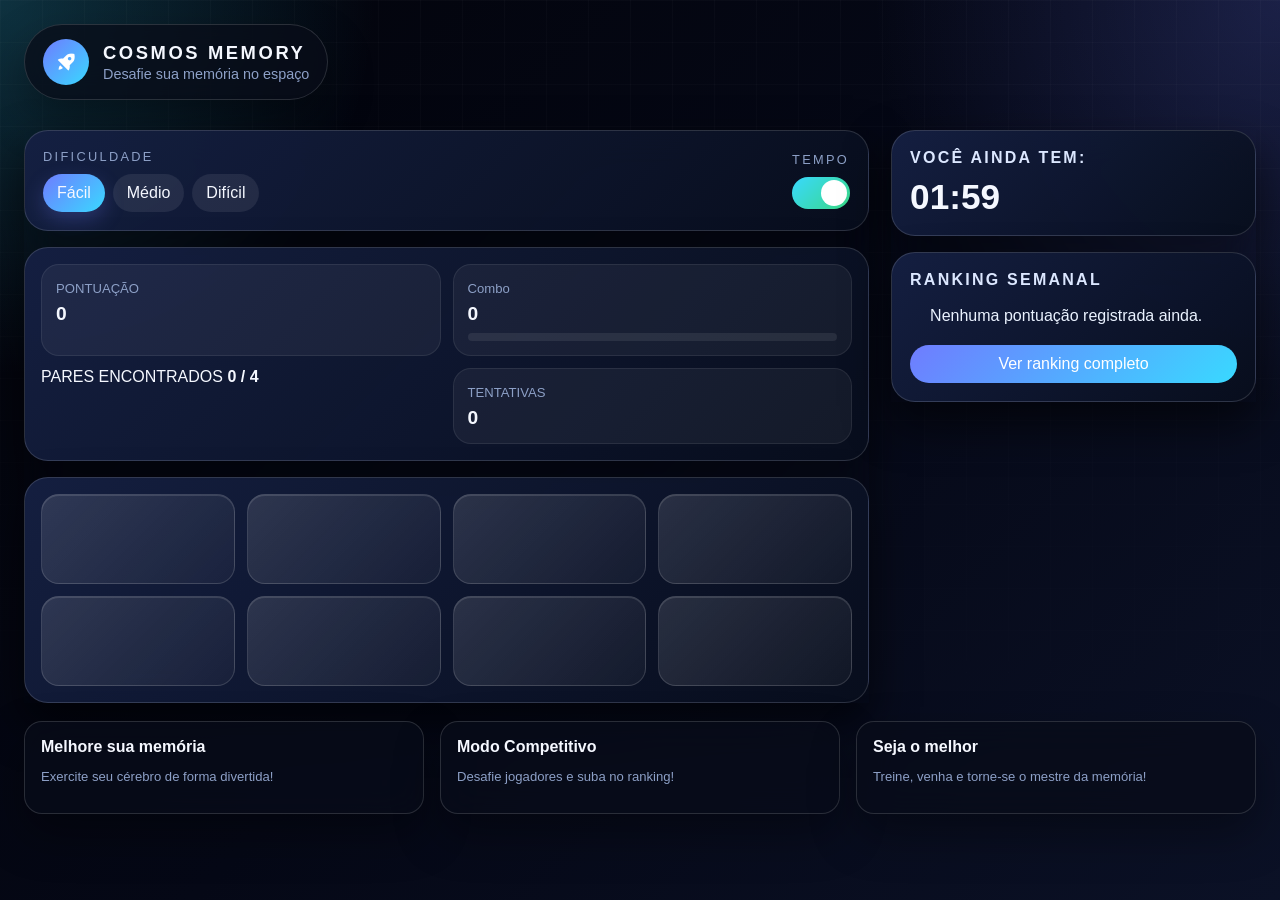
==== index.html @ e6b76f8e "First Commit" ====
<!DOCTYPE html>
<html lang="pt-br">
<head>
    <meta charset="UTF-8">
    <meta name="viewport" content="width=device-width, initial-scale=1">
    <title>Cosmos Memory Hub</title>
    <link rel="stylesheet" href="styles.css">
    <link href='https://unpkg.com/boxicons@2.1.4/css/boxicons.min.css' rel='stylesheet'>
</head>
<body>
    <div id="confettiLayer" class="confetti-layer" aria-hidden="true"></div>

    <header class="site-header">
        <div class="logo-box">
            <div class="logo-mark"><i class='bx bxs-rocket'></i></div>
            <div>
                <h1>Cosmos Memory</h1>
                <p>Desafie sua memória no espaço</p>
            </div>
        </div>
    </header>

    <main class="page-shell">
        <section class="game-grid">
            <div class="left-panel">
                <div class="game-controls">
                    <div class="difficulty-control">
                        <label>DIFICULDADE</label>
                        <div class="difficulty-buttons">
                            <button class="difficulty active" data-level="easy">Fácil</button>
                            <button class="difficulty" data-level="medium">Médio</button>
                            <button class="difficulty" data-level="hard">Difícil</button>
                        </div>
                    </div>

                    <div class="timer-toggle-control">
                        <label>TEMPO</label>
                        <label class="switch" for="timerToggle">
                            <input id="timerToggle" type="checkbox" checked>
                            <span class="slider"></span>
                        </label>
                    </div>
                </div>

                <div class="stats-strip">
                    <div class="stat-box score-box">
                        <span>PONTUAÇÃO</span>
                        <strong id="scoreValue">0</strong>
                    </div>
                    <div class="combo-panel">
                        <div class="combo-header">
                            <span>Combo</span>
                            <strong id="comboValue">0x</strong>
                        </div>
                        <div class="combo-track">
                            <div id="comboProgress" class="combo-fill"></div>
                        </div>
                    </div>
                        <div>
                            <span>PARES ENCONTRADOS</span>
                            <strong id="pairsFound">0 / 8</strong>
                    </div>
                        <div class="stat-box">
                            <span>TENTATIVAS</span>
                            <strong id="attempts">0</strong>
                        </div>
                </div>

                <div class="board-panel">
                    <div id="board" class="card-grid"></div>
                </div>
            </div>

            <aside class="sidebar">
                <div class="info-card">
                    <h2>VOCÊ AINDA TEM: </h2>
                    <div class="clock" id="timer">02:00</div>
                </div>
                <div class="ranking-card">
                    <h2>RANKING SEMANAL</h2>
                    <ol id="rankingList"></ol>
                    <button id="viewRankingButton" class="rank-button" type="button">Ver ranking completo</button>
                </div>
            </aside>
        </section>

        <section class="promo-row">
            <div class="promo-card">
                <strong>Melhore sua memória</strong>
                <p>Exercite seu cérebro de forma divertida!</p>
            </div>
            <div class="promo-card">
                <strong>Modo Competitivo</strong>
                <p>Desafie jogadores e suba no ranking!</p>
            </div>
            <div class="promo-card">
                <strong>Seja o melhor</strong>
                <p>Treine, venha e torne-se o mestre da memória!</p>
            </div>
        </section>
    </main>

    <div id="scoreModal" class="modal hidden" role="dialog" aria-modal="true" aria-labelledby="scoreModalTitle">
        <div class="modal-card">
            <h3 id="scoreModalTitle">Salvar pontuação</h3>
            <p>Você marcou <strong id="modalScoreValue">0</strong> pontos. Digite seu nome para entrar no ranking.</p>
            <input id="playerNameInput" type="text" maxlength="20" placeholder="Seu nome" autocomplete="off">
            <div class="modal-actions">
                <button id="cancelScoreSave" class="modal-button secondary" type="button">Agora não</button>
                <button id="confirmScoreSave" class="modal-button primary" type="button">Salvar</button>
            </div>
        </div>
    </div>

    <div id="fullRankingModal" class="modal hidden" role="dialog" aria-modal="true" aria-labelledby="fullRankingTitle">
        <div class="modal-card ranking-modal-card">
            <div class="modal-header">
                <h3 id="fullRankingTitle">Ranking completo</h3>
                <button id="closeFullRankingModal" class="modal-close" type="button" aria-label="Fechar ranking">✕</button>
            </div>
            <ol id="fullRankingList" class="full-ranking-list"></ol>
        </div>
    </div>

    <script src="script.js"></script>
</body>
</html>
---- styles.css ----
:root {
  --bg: #050816;
  --bg-secondary: rgba(16, 24, 48, 0.85);
  --panel: linear-gradient(135deg, rgba(21, 32, 67, 0.95), rgba(8, 14, 29, 0.95));
  --panel-strong: rgba(255, 255, 255, 0.08);
  --text: #f5f8ff;
  --muted: #8da0c7;
  --accent: #6f7cff;
  --accent-2: #39d9ff;
  --accent-3: #ff5fa2;
  --success: #39d985;
  --border: rgba(255, 255, 255, 0.14);
  --shadow: 0 20px 45px rgba(0, 0, 0, 0.35);
}

* {
  box-sizing: border-box;
}

body {
  margin: 0;
  min-height: 100vh;
  font-family: "Segoe UI", Tahoma, Geneva, Verdana, sans-serif;
  color: var(--text);
  background:
    radial-gradient(circle at top left, rgba(57, 217, 255, 0.22), transparent 24%),
    radial-gradient(circle at top right, rgba(111, 124, 255, 0.2), transparent 26%),
    linear-gradient(135deg, #02030a 0%, var(--bg) 50%, #0b1126 100%);
  overflow-x: hidden;
}

body::before {
  content: "";
  position: fixed;
  inset: 0;
  background-image: linear-gradient(rgba(255,255,255,0.03) 1px, transparent 1px), linear-gradient(90deg, rgba(255,255,255,0.03) 1px, transparent 1px);
  background-size: 42px 42px;
  mask-image: linear-gradient(to bottom, rgba(0,0,0,0.7), transparent);
  pointer-events: none;
}

.site-header {
  padding: 24px 24px 10px;
}

.logo-box {
  display: flex;
  align-items: center;
  gap: 14px;
  width: fit-content;
  padding: 14px 18px;
  border: 1px solid var(--border);
  border-radius: 999px;
  background: rgba(8, 12, 24, 0.75);
  backdrop-filter: blur(18px);
  box-shadow: var(--shadow);
}

.logo-mark {
  display: grid;
  place-items: center;
  width: 46px;
  height: 46px;
  border-radius: 50%;
  background: linear-gradient(135deg, var(--accent), var(--accent-2));
  color: white;
  font-size: 1.3rem;
}

.logo-box h1 {
  margin: 0;
  font-size: 1.15rem;
  letter-spacing: 0.14em;
  text-transform: uppercase;
}

.logo-box p {
  margin: 2px 0 0;
  color: var(--muted);
  font-size: 0.9rem;
}

.page-shell {
  padding: 20px 24px 32px;
}

.game-grid {
  display: grid;
  grid-template-columns: 2.2fr 0.95fr;
  gap: 22px;
  align-items: start;
}

.left-panel,
.sidebar,
.promo-card,
.info-card,
.ranking-card,
.board-panel,
.game-controls,
.stats-strip,
.modal-card {
  backdrop-filter: blur(18px);
  box-shadow: var(--shadow);
}

.left-panel {
  display: flex;
  flex-direction: column;
  gap: 16px;
}

.game-controls,
.stats-strip,
.board-panel,
.sidebar > * {
  border: 1px solid var(--border);
  border-radius: 24px;
  background: var(--panel);
}

.game-controls {
  padding: 18px;
  display: flex;
  justify-content: space-between;
  gap: 16px;
  align-items: center;
}

.difficulty-control,
.timer-toggle-control {
  display: flex;
  flex-direction: column;
  gap: 10px;
}

label {
  font-size: 0.8rem;
  letter-spacing: 0.18em;
  color: var(--muted);
}

.difficulty-buttons {
  display: flex;
  gap: 8px;
  flex-wrap: wrap;
}

button {
  cursor: pointer;
  font: inherit;
}

.difficulty,
.rank-button,
.modal-button,
#timerToggle {
  border: none;
}

.difficulty {
  padding: 10px 14px;
  border-radius: 999px;
  color: var(--text);
  background: rgba(255,255,255,0.08);
  transition: 180ms ease;
}

.difficulty.active {
  background: linear-gradient(135deg, var(--accent), var(--accent-2));
  box-shadow: 0 8px 20px rgba(111, 124, 255, 0.25);
}

.switch {
  position: relative;
  display: inline-flex;
  width: 58px;
  height: 32px;
}

.switch input {
  opacity: 0;
  width: 0;
  height: 0;
}

.slider {
  position: absolute;
  inset: 0;
  background: rgba(255,255,255,0.12);
  border-radius: 999px;
  transition: 180ms ease;
}

.slider::before {
  content: "";
  position: absolute;
  width: 26px;
  height: 26px;
  left: 3px;
  top: 3px;
  border-radius: 50%;
  background: white;
  transition: 180ms ease;
}

.switch input:checked + .slider {
  background: linear-gradient(135deg, var(--accent-2), var(--success));
}

.switch input:checked + .slider::before {
  transform: translateX(26px);
}

.stats-strip {
  display: grid;
  grid-template-columns: repeat(2, minmax(0, 1fr));
  gap: 12px;
  padding: 16px;
}

.stat-box,
.combo-panel {
  padding: 14px;
  border-radius: 18px;
  background: rgba(255,255,255,0.05);
  border: 1px solid rgba(255,255,255,0.08);
}

.stat-box span,
.combo-header span,
.promo-card p,
.ranking-values small,
.modal-card p {
  color: var(--muted);
  font-size: 0.82rem;
}

.stat-box strong,
.combo-header strong,
.clock {
  display: block;
  margin-top: 6px;
  font-size: 1.2rem;
}

.combo-track {
  height: 8px;
  margin-top: 8px;
  border-radius: 999px;
  overflow: hidden;
  background: rgba(255,255,255,0.08);
}

.combo-fill {
  height: 100%;
  width: 0;
  border-radius: inherit;
  background: linear-gradient(90deg, var(--accent-3), var(--accent-2));
  transition: width 180ms ease;
}

.board-panel {
  padding: 16px;
}

.card-grid {
  display: grid;
  gap: 12px;
}

.card {
  position: relative;
  min-height: 90px;
  border: none;
  border-radius: 18px;
  background: transparent;
  padding: 0;
  perspective: 1000px;
}

.card-face {
  position: absolute;
  inset: 0;
  border-radius: 18px;
  display: grid;
  place-items: center;
  backface-visibility: hidden;
  transition: transform 0.5s ease;
  box-shadow: inset 0 1px 0 rgba(255,255,255,0.12);
}

.card-front {
  background: linear-gradient(135deg, rgba(111,124,255,0.95), rgba(57,217,255,0.9));
  transform: rotateY(180deg);
}

.card-front img,
.card-face img {
  width: 50%;
  height: auto;
  object-fit: contain;
}

.card-back {
  background: linear-gradient(135deg, rgba(255,255,255,0.12), rgba(255,255,255,0.04));
  border: 1px solid rgba(255,255,255,0.14);
}

.card.flipped .card-front {
  transform: rotateY(0deg);
}

.card.flipped .card-back {
  transform: rotateY(-180deg);
}

.card-icon {
  font-size: 1.6rem;
}

.sidebar {
  display: flex;
  flex-direction: column;
  gap: 16px;
}

.info-card,
.ranking-card {
  padding: 18px;
}

.info-card h2,
.ranking-card h2 {
  margin-top: 0;
  margin-bottom: 10px;
  font-size: 1rem;
  letter-spacing: 0.14em;
  color: #dce7ff;
}

.clock {
  font-size: 2.2rem;
  font-weight: 700;
}

#rankingList,
#fullRankingList {
  padding-left: 20px;
  margin: 0 0 12px;
}

#rankingList li,
#fullRankingList li {
  display: flex;
  justify-content: space-between;
  align-items: center;
  gap: 10px;
  padding: 8px 0;
  color: #eaf2ff;
}

.ranking-values {
  display: flex;
  flex-direction: column;
  align-items: flex-end;
}

.rank-button,
.modal-button {
  width: 100%;
  padding: 10px 12px;
  border-radius: 999px;
  color: white;
  background: linear-gradient(135deg, var(--accent), var(--accent-2));
}

.promo-row {
  display: grid;
  grid-template-columns: repeat(3, minmax(0, 1fr));
  gap: 16px;
  margin-top: 18px;
}

.promo-card {
  padding: 16px;
  border: 1px solid var(--border);
  border-radius: 18px;
  background: rgba(8, 13, 26, 0.76);
}

.promo-card strong {
  display: block;
  margin-bottom: 6px;
}

.modal {
  position: fixed;
  inset: 0;
  display: grid;
  place-items: center;
  background: rgba(2, 5, 14, 0.78);
  padding: 20px;
  z-index: 20;
}

.modal.hidden {
  display: none;
}

.modal-card {
  width: min(100%, 440px);
  padding: 22px;
  border-radius: 24px;
  border: 1px solid var(--border);
  background: var(--panel);
}

.modal-card input {
  width: 100%;
  margin: 12px 0;
  padding: 12px 14px;
  border-radius: 12px;
  border: 1px solid rgba(255,255,255,0.12);
  background: rgba(255,255,255,0.08);
  color: white;
}

.modal-actions {
  display: flex;
  gap: 10px;
}

.modal-button.secondary {
  background: rgba(255,255,255,0.12);
}

.confetti-layer {
  position: fixed;
  inset: 0;
  pointer-events: none;
  overflow: hidden;
  z-index: 15;
}

.confetti-piece {
  position: absolute;
  top: -10px;
  width: 10px;
  height: 16px;
  border-radius: 999px;
  animation: fall 1.4s ease-out forwards;
}

@keyframes fall {
  to {
    transform: translate3d(var(--drift), 110vh, 0) rotate(540deg);
    opacity: 0;
  }
}

@media (max-width: 900px) {
  .game-grid {
    grid-template-columns: 1fr;
  }

  .promo-row {
    grid-template-columns: 1fr;
  }
}

@media (max-width: 600px) {
  .page-shell {
    padding: 16px;
  }

  .site-header {
    padding: 16px 16px 8px;
  }

  .game-controls {
    flex-direction: column;
    align-items: stretch;
  }

  .stats-strip {
    grid-template-columns: 1fr;
  }

  .card {
    min-height: 78px;
  }
}
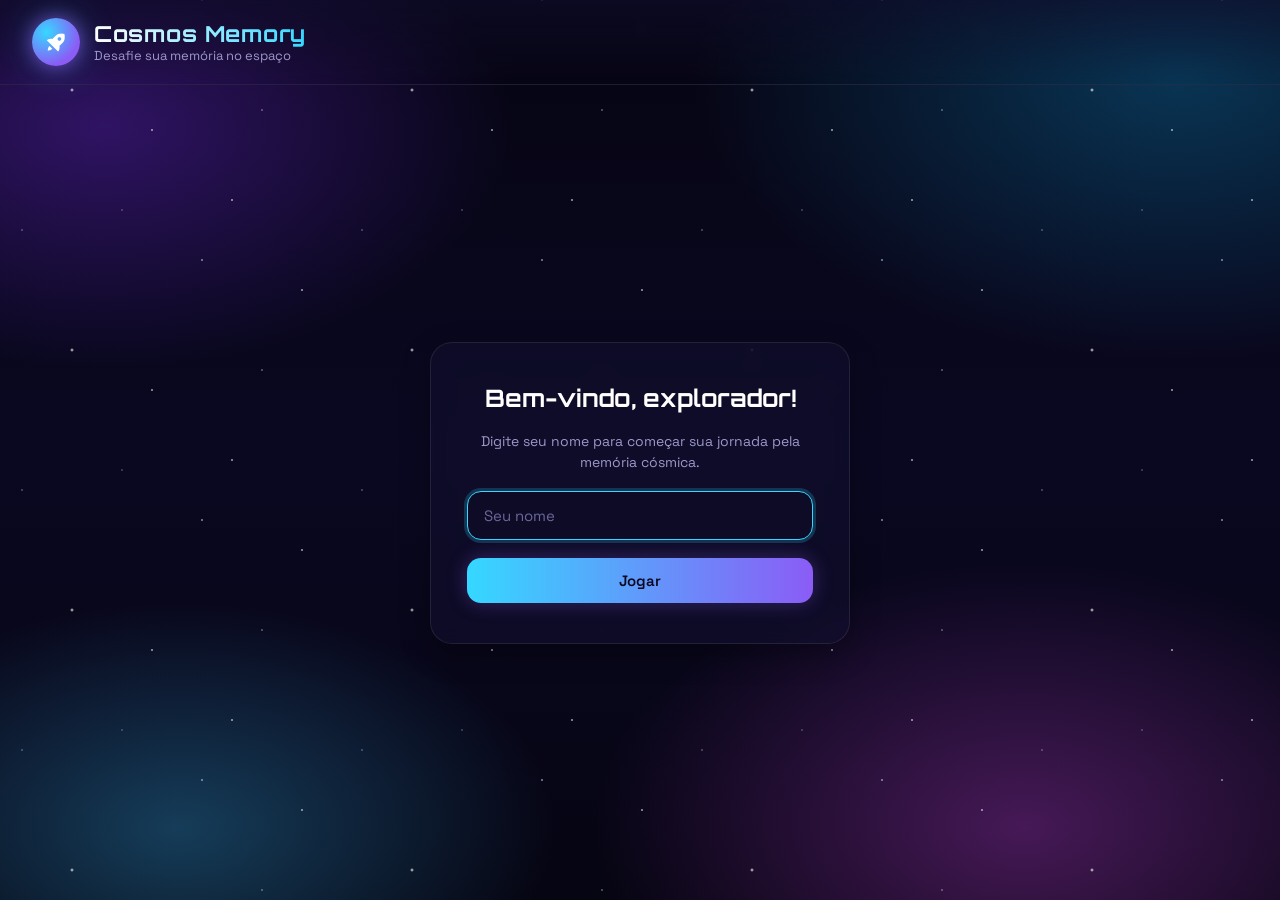
==== commit e5d48146: "Implemented new ranking list container and adjusted styles for better layout and scrolling behavior." ====
--- a/index.html
+++ b/index.html
@@ -8,8 +8,6 @@
     <link href='https://unpkg.com/boxicons@2.1.4/css/boxicons.min.css' rel='stylesheet'>
 </head>
 <body>
-    <div id="confettiLayer" class="confetti-layer" aria-hidden="true"></div>
-
     <header class="site-header">
         <div class="logo-box">
             <div class="logo-mark"><i class='bx bxs-rocket'></i></div>
@@ -20,108 +18,15 @@
         </div>
     </header>
 
-    <main class="page-shell">
-        <section class="game-grid">
-            <div class="left-panel">
-                <div class="game-controls">
-                    <div class="difficulty-control">
-                        <label>DIFICULDADE</label>
-                        <div class="difficulty-buttons">
-                            <button class="difficulty active" data-level="easy">Fácil</button>
-                            <button class="difficulty" data-level="medium">Médio</button>
-                            <button class="difficulty" data-level="hard">Difícil</button>
-                        </div>
-                    </div>
-
-                    <div class="timer-toggle-control">
-                        <label>TEMPO</label>
-                        <label class="switch" for="timerToggle">
-                            <input id="timerToggle" type="checkbox" checked>
-                            <span class="slider"></span>
-                        </label>
-                    </div>
-                </div>
-
-                <div class="stats-strip">
-                    <div class="stat-box score-box">
-                        <span>PONTUAÇÃO</span>
-                        <strong id="scoreValue">0</strong>
-                    </div>
-                    <div class="combo-panel">
-                        <div class="combo-header">
-                            <span>Combo</span>
-                            <strong id="comboValue">0x</strong>
-                        </div>
-                        <div class="combo-track">
-                            <div id="comboProgress" class="combo-fill"></div>
-                        </div>
-                    </div>
-                        <div>
-                            <span>PARES ENCONTRADOS</span>
-                            <strong id="pairsFound">0 / 8</strong>
-                    </div>
-                        <div class="stat-box">
-                            <span>TENTATIVAS</span>
-                            <strong id="attempts">0</strong>
-                        </div>
-                </div>
-
-                <div class="board-panel">
-                    <div id="board" class="card-grid"></div>
-                </div>
-            </div>
-
-            <aside class="sidebar">
-                <div class="info-card">
-                    <h2>VOCÊ AINDA TEM: </h2>
-                    <div class="clock" id="timer">02:00</div>
-                </div>
-                <div class="ranking-card">
-                    <h2>RANKING SEMANAL</h2>
-                    <ol id="rankingList"></ol>
-                    <button id="viewRankingButton" class="rank-button" type="button">Ver ranking completo</button>
-                </div>
-            </aside>
-        </section>
-
-        <section class="promo-row">
-            <div class="promo-card">
-                <strong>Melhore sua memória</strong>
-                <p>Exercite seu cérebro de forma divertida!</p>
-            </div>
-            <div class="promo-card">
-                <strong>Modo Competitivo</strong>
-                <p>Desafie jogadores e suba no ranking!</p>
-            </div>
-            <div class="promo-card">
-                <strong>Seja o melhor</strong>
-                <p>Treine, venha e torne-se o mestre da memória!</p>
-            </div>
-        </section>
+    <main class="register-shell">
+        <div class="modal-card register-card">
+            <h2>Bem-vindo, explorador!</h2>
+            <p>Digite seu nome para começar sua jornada pela memória cósmica.</p>
+            <input id="playerNameInput" type="text" maxlength="20" placeholder="Seu nome" autocomplete="off">
+            <button id="startGameButton" class="modal-button primary" type="button">Jogar</button>
+        </div>
     </main>
 
-    <div id="scoreModal" class="modal hidden" role="dialog" aria-modal="true" aria-labelledby="scoreModalTitle">
-        <div class="modal-card">
-            <h3 id="scoreModalTitle">Salvar pontuação</h3>
-            <p>Você marcou <strong id="modalScoreValue">0</strong> pontos. Digite seu nome para entrar no ranking.</p>
-            <input id="playerNameInput" type="text" maxlength="20" placeholder="Seu nome" autocomplete="off">
-            <div class="modal-actions">
-                <button id="cancelScoreSave" class="modal-button secondary" type="button">Agora não</button>
-                <button id="confirmScoreSave" class="modal-button primary" type="button">Salvar</button>
-            </div>
-        </div>
-    </div>
-
-    <div id="fullRankingModal" class="modal hidden" role="dialog" aria-modal="true" aria-labelledby="fullRankingTitle">
-        <div class="modal-card ranking-modal-card">
-            <div class="modal-header">
-                <h3 id="fullRankingTitle">Ranking completo</h3>
-                <button id="closeFullRankingModal" class="modal-close" type="button" aria-label="Fechar ranking">✕</button>
-            </div>
-            <ol id="fullRankingList" class="full-ranking-list"></ol>
-        </div>
-    </div>
-
-    <script src="script.js"></script>
+    <script src="register.js"></script>
 </body>
 </html>
--- a/styles.css
+++ b/styles.css
@@ -1,493 +1,967 @@
+@import url('https://fonts.googleapis.com/css2?family=Orbitron:wght@500;700;800&family=Space+Grotesk:wght@400;500;600;700&display=swap');
+
+/* ============ Tokens ============ */
 :root {
-  --bg: #050816;
-  --bg-secondary: rgba(16, 24, 48, 0.85);
-  --panel: linear-gradient(135deg, rgba(21, 32, 67, 0.95), rgba(8, 14, 29, 0.95));
-  --panel-strong: rgba(255, 255, 255, 0.08);
-  --text: #f5f8ff;
-  --muted: #8da0c7;
-  --accent: #6f7cff;
-  --accent-2: #39d9ff;
-  --accent-3: #ff5fa2;
-  --success: #39d985;
-  --border: rgba(255, 255, 255, 0.14);
-  --shadow: 0 20px 45px rgba(0, 0, 0, 0.35);
-}
-
+    --bg-deep: #05040f;
+    --bg-space: #0a0821;
+    --bg-panel: #12103080;
+    --bg-panel-solid: #14113a;
+    --border-glow: #3a2f7a;
+
+    --neon-violet: #8b5cf6;
+    --neon-blue: #35d8ff;
+    --neon-pink: #ff6c8a;
+    --neon-magenta: #d946ef;
+    --neon-gold: #ffd166;
+    --neon-green: #39d985;
+
+    --text-main: #eef0ff;
+    --text-dim: #9c98c9;
+
+    --radius-lg: 22px;
+    --radius-md: 14px;
+    --radius-sm: 8px;
+
+    --font-display: 'Orbitron', 'Space Grotesk', sans-serif;
+    --font-body: 'Space Grotesk', sans-serif;
+}
+
+/* ============ Reset ============ */
 * {
-  box-sizing: border-box;
+    box-sizing: border-box;
+    margin: 0;
+    padding: 0;
+}
+
+html {
+    scroll-behavior: smooth;
+    height: 100%;
 }
 
 body {
-  margin: 0;
-  min-height: 100vh;
-  font-family: "Segoe UI", Tahoma, Geneva, Verdana, sans-serif;
-  color: var(--text);
-  background:
-    radial-gradient(circle at top left, rgba(57, 217, 255, 0.22), transparent 24%),
-    radial-gradient(circle at top right, rgba(111, 124, 255, 0.2), transparent 26%),
-    linear-gradient(135deg, #02030a 0%, var(--bg) 50%, #0b1126 100%);
-  overflow-x: hidden;
-}
-
+    height: 100vh;
+    font-family: var(--font-body);
+    color: var(--text-main);
+    background: var(--bg-deep);
+    position: relative;
+    overflow: hidden;
+    display: flex;
+    flex-direction: column;
+}
+
+body.scrollable {
+    height: auto;
+    min-height: 100vh;
+    overflow-y: auto;
+}
+
+::selection {
+    background: var(--neon-violet);
+    color: #fff;
+}
+
+::-webkit-scrollbar {
+    width: 10px;
+}
+
+::-webkit-scrollbar-track {
+    background: var(--bg-deep);
+}
+
+::-webkit-scrollbar-thumb {
+    background: linear-gradient(var(--neon-violet), var(--neon-blue));
+    border-radius: 10px;
+}
+
+/* ============ Cosmic background ============ */
+body::before,
+body::after {
+    content: '';
+    position: fixed;
+    inset: -10%;
+    z-index: -2;
+    pointer-events: none;
+}
+
+/* nebula glow blobs */
 body::before {
-  content: "";
-  position: fixed;
-  inset: 0;
-  background-image: linear-gradient(rgba(255,255,255,0.03) 1px, transparent 1px), linear-gradient(90deg, rgba(255,255,255,0.03) 1px, transparent 1px);
-  background-size: 42px 42px;
-  mask-image: linear-gradient(to bottom, rgba(0,0,0,0.7), transparent);
-  pointer-events: none;
-}
-
+    background:
+        radial-gradient(38% 32% at 15% 20%, #6d28d966 0%, transparent 70%),
+        radial-gradient(45% 38% at 85% 15%, #0ea5e94d 0%, transparent 70%),
+        radial-gradient(40% 35% at 75% 85%, #d946ef4d 0%, transparent 70%),
+        radial-gradient(35% 30% at 20% 85%, #38bdf84d 0%, transparent 70%),
+        linear-gradient(180deg, var(--bg-deep) 0%, var(--bg-space) 50%, var(--bg-deep) 100%);
+    animation: nebula-drift 40s ease-in-out infinite alternate;
+}
+
+/* starfield */
+body::after {
+    background-image:
+        radial-gradient(1.5px 1.5px at 20px 30px, #fff, transparent),
+        radial-gradient(1.5px 1.5px at 90px 120px, #fff, transparent),
+        radial-gradient(1px 1px at 150px 60px, #cfd3ff, transparent),
+        radial-gradient(2px 2px at 200px 180px, #fff, transparent),
+        radial-gradient(1px 1px at 250px 40px, #a9b4ff, transparent),
+        radial-gradient(1.5px 1.5px at 280px 220px, #fff, transparent),
+        radial-gradient(1px 1px at 50px 200px, #fff, transparent),
+        radial-gradient(1.5px 1.5px at 330px 90px, #cfd3ff, transparent);
+    background-repeat: repeat;
+    background-size: 340px 260px;
+    animation: stars-twinkle 6s ease-in-out infinite, stars-drift 120s linear infinite;
+    opacity: 0.9;
+}
+
+@keyframes stars-twinkle {
+    0%, 100% { opacity: 0.55; }
+    50% { opacity: 1; }
+}
+
+@keyframes stars-drift {
+    from { background-position: 0 0; }
+    to { background-position: -340px 260px; }
+}
+
+@keyframes nebula-drift {
+    0% { transform: translate3d(0, 0, 0) scale(1); }
+    100% { transform: translate3d(-2%, 2%, 0) scale(1.05); }
+}
+
+/* ============ Header ============ */
 .site-header {
-  padding: 24px 24px 10px;
+    display: flex;
+    align-items: center;
+    justify-content: space-between;
+    gap: 16px;
+    padding: 18px 32px;
+    background: linear-gradient(180deg, #100d2c99, transparent);
+    border-bottom: 1px solid #ffffff14;
+    backdrop-filter: blur(6px);
+    position: sticky;
+    top: 0;
+    z-index: 10;
+    flex-wrap: wrap;
 }
 
 .logo-box {
-  display: flex;
-  align-items: center;
-  gap: 14px;
-  width: fit-content;
-  padding: 14px 18px;
-  border: 1px solid var(--border);
-  border-radius: 999px;
-  background: rgba(8, 12, 24, 0.75);
-  backdrop-filter: blur(18px);
-  box-shadow: var(--shadow);
+    display: flex;
+    align-items: center;
+    gap: 14px;
 }
 
 .logo-mark {
-  display: grid;
-  place-items: center;
-  width: 46px;
-  height: 46px;
-  border-radius: 50%;
-  background: linear-gradient(135deg, var(--accent), var(--accent-2));
-  color: white;
-  font-size: 1.3rem;
-}
-
-.logo-box h1 {
-  margin: 0;
-  font-size: 1.15rem;
-  letter-spacing: 0.14em;
-  text-transform: uppercase;
-}
-
-.logo-box p {
-  margin: 2px 0 0;
-  color: var(--muted);
-  font-size: 0.9rem;
-}
-
-.page-shell {
-  padding: 20px 24px 32px;
-}
-
-.game-grid {
-  display: grid;
-  grid-template-columns: 2.2fr 0.95fr;
-  gap: 22px;
-  align-items: start;
-}
-
-.left-panel,
-.sidebar,
-.promo-card,
+    width: 48px;
+    height: 48px;
+    display: grid;
+    place-items: center;
+    border-radius: 50%;
+    font-size: 22px;
+    color: #fff;
+    background: radial-gradient(circle at 30% 30%, var(--neon-blue), var(--neon-violet) 70%);
+    box-shadow: 0 0 18px #8b5cf6aa, 0 0 40px #35d8ff55;
+    animation: logo-float 4s ease-in-out infinite;
+}
+
+@keyframes logo-float {
+    0%, 100% { transform: translateY(0) rotate(0deg); }
+    50% { transform: translateY(-4px) rotate(6deg); }
+}
+
+.site-header h1 {
+    font-family: var(--font-display);
+    font-size: 22px;
+    letter-spacing: 0.5px;
+    background: linear-gradient(90deg, #fff, var(--neon-blue));
+    -webkit-background-clip: text;
+    background-clip: text;
+    color: transparent;
+}
+
+.site-header p {
+    font-size: 13px;
+    color: var(--text-dim);
+}
+
+.player-badge {
+    display: flex;
+    align-items: center;
+    gap: 10px;
+    padding: 8px 16px;
+    border-radius: 999px;
+    background: var(--bg-panel);
+    border: 1px solid #ffffff1f;
+    font-size: 13px;
+}
+
+.player-badge span {
+    color: var(--text-dim);
+    text-transform: uppercase;
+    font-size: 11px;
+    letter-spacing: 0.5px;
+}
+
+.player-badge strong {
+    color: var(--neon-blue);
+}
+
+.player-badge a {
+    color: var(--text-dim);
+    text-decoration: none;
+    font-size: 12px;
+    border-left: 1px solid #ffffff1f;
+    padding-left: 10px;
+    transition: color 0.2s ease;
+}
+
+.player-badge a:hover {
+    color: var(--neon-pink);
+}
+
+/* ============ Shared panel look ============ */
+.modal-card,
 .info-card,
 .ranking-card,
 .board-panel,
 .game-controls,
-.stats-strip,
-.modal-card {
-  backdrop-filter: blur(18px);
-  box-shadow: var(--shadow);
+.stat-box {
+    background: var(--bg-panel);
+    border: 1px solid #ffffff17;
+    border-radius: var(--radius-lg);
+    backdrop-filter: blur(10px);
+    box-shadow: 0 10px 30px #00000055;
+}
+
+/* ============ Register screen ============ */
+.register-shell {
+    flex: 1;
+    display: grid;
+    place-items: center;
+    padding: 40px 20px;
+}
+
+.register-card {
+    width: min(420px, 100%);
+    padding: 40px 36px;
+    text-align: center;
+    display: flex;
+    flex-direction: column;
+    gap: 18px;
+    border-image: none;
+}
+
+.register-card h2 {
+    font-family: var(--font-display);
+    font-size: 24px;
+    color: #fff;
+}
+
+.register-card p {
+    color: var(--text-dim);
+    font-size: 14px;
+    line-height: 1.5;
+}
+
+.register-card input {
+    width: 100%;
+    padding: 14px 16px;
+    border-radius: var(--radius-md);
+    border: 1px solid #ffffff26;
+    background: #0d0b26;
+    color: var(--text-main);
+    font-family: var(--font-body);
+    font-size: 15px;
+    outline: none;
+    transition: border-color 0.2s ease, box-shadow 0.2s ease;
+}
+
+.register-card input::placeholder {
+    color: #6b6799;
+}
+
+.register-card input:focus {
+    border-color: var(--neon-blue);
+    box-shadow: 0 0 0 3px #35d8ff33;
+}
+
+.modal-button {
+    padding: 13px 20px;
+    border: none;
+    border-radius: var(--radius-md);
+    font-family: var(--font-body);
+    font-weight: 600;
+    font-size: 15px;
+    cursor: pointer;
+    transition: transform 0.15s ease, box-shadow 0.2s ease, filter 0.2s ease;
+}
+
+.modal-button.primary {
+    color: #0a0821;
+    background: linear-gradient(90deg, var(--neon-blue), var(--neon-violet));
+    box-shadow: 0 0 20px #8b5cf655;
+}
+
+.modal-button.primary:hover {
+    transform: translateY(-2px);
+    filter: brightness(1.1);
+    box-shadow: 0 0 28px #8b5cf688;
+}
+
+.modal-button.primary:active {
+    transform: translateY(0);
+}
+
+/* ============ Game layout ============ */
+.page-shell {
+    flex: 1;
+    min-height: 0;
+    width: min(1180px, 100%);
+    margin: 0 auto;
+    padding: 16px 24px;
+    display: flex;
+    flex-direction: column;
+    gap: 16px;
+    overflow: hidden;
+}
+
+.game-grid {
+    flex: 1;
+    min-height: 0;
+    display: grid;
+    grid-template-columns: 1fr 300px;
+    gap: 16px;
 }
 
 .left-panel {
-  display: flex;
-  flex-direction: column;
-  gap: 16px;
-}
-
-.game-controls,
-.stats-strip,
-.board-panel,
-.sidebar > * {
-  border: 1px solid var(--border);
-  border-radius: 24px;
-  background: var(--panel);
-}
-
+    min-height: 0;
+    display: flex;
+    flex-direction: column;
+    gap: 14px;
+}
+
+/* ---- controls ---- */
 .game-controls {
-  padding: 18px;
-  display: flex;
-  justify-content: space-between;
-  gap: 16px;
-  align-items: center;
-}
-
-.difficulty-control,
+    display: flex;
+    align-items: center;
+    justify-content: space-between;
+    flex-wrap: wrap;
+    gap: 16px;
+    padding: 12px 20px;
+    flex-shrink: 0;
+}
+
+.current-settings {
+    display: flex;
+    gap: 20px;
+}
+
+.setting-chip {
+    display: flex;
+    flex-direction: column;
+    gap: 4px;
+}
+
+.setting-chip span {
+    font-size: 10px;
+    letter-spacing: 1px;
+    color: var(--text-dim);
+    font-family: var(--font-display);
+}
+
+.setting-chip strong {
+    font-size: 15px;
+    color: var(--neon-blue);
+}
+
+#openSetupButton {
+    width: auto;
+    display: inline-flex;
+    align-items: center;
+    gap: 8px;
+    padding: 10px 18px;
+}
+
+.setup-modal-card {
+    text-align: left;
+}
+
+.setup-modal-card > p {
+    color: var(--text-dim);
+    font-size: 14px;
+    line-height: 1.5;
+}
+
+.setup-timer-control {
+    display: flex;
+    align-items: center;
+    justify-content: space-between;
+}
+
+.setup-timer-control label {
+    margin-bottom: 0;
+}
+
+.is-hidden {
+    display: none !important;
+}
+
+.difficulty-control label,
+.timer-toggle-control label {
+    display: block;
+    font-size: 11px;
+    letter-spacing: 1px;
+    color: var(--text-dim);
+    margin-bottom: 8px;
+    font-family: var(--font-display);
+}
+
+.difficulty-buttons {
+    display: flex;
+    gap: 8px;
+}
+
+.difficulty {
+    padding: 9px 16px;
+    border-radius: 999px;
+    border: 1px solid #ffffff26;
+    background: transparent;
+    color: var(--text-dim);
+    font-family: var(--font-body);
+    font-weight: 600;
+    font-size: 13px;
+    cursor: pointer;
+    transition: all 0.2s ease;
+}
+
+.difficulty:hover {
+    color: #fff;
+    border-color: var(--neon-blue);
+}
+
+.difficulty.active {
+    color: #0a0821;
+    background: linear-gradient(90deg, var(--neon-blue), var(--neon-violet));
+    border-color: transparent;
+    box-shadow: 0 0 16px #8b5cf666;
+}
+
 .timer-toggle-control {
-  display: flex;
-  flex-direction: column;
-  gap: 10px;
-}
-
-label {
-  font-size: 0.8rem;
-  letter-spacing: 0.18em;
-  color: var(--muted);
-}
-
-.difficulty-buttons {
-  display: flex;
-  gap: 8px;
-  flex-wrap: wrap;
-}
-
-button {
-  cursor: pointer;
-  font: inherit;
-}
-
-.difficulty,
-.rank-button,
-.modal-button,
-#timerToggle {
-  border: none;
-}
-
-.difficulty {
-  padding: 10px 14px;
-  border-radius: 999px;
-  color: var(--text);
-  background: rgba(255,255,255,0.08);
-  transition: 180ms ease;
-}
-
-.difficulty.active {
-  background: linear-gradient(135deg, var(--accent), var(--accent-2));
-  box-shadow: 0 8px 20px rgba(111, 124, 255, 0.25);
+    display: flex;
+    flex-direction: column;
+    align-items: flex-end;
 }
 
 .switch {
-  position: relative;
-  display: inline-flex;
-  width: 58px;
-  height: 32px;
+    position: relative;
+    display: inline-block;
+    width: 46px;
+    height: 26px;
 }
 
 .switch input {
-  opacity: 0;
-  width: 0;
-  height: 0;
+    opacity: 0;
+    width: 0;
+    height: 0;
 }
 
 .slider {
-  position: absolute;
-  inset: 0;
-  background: rgba(255,255,255,0.12);
-  border-radius: 999px;
-  transition: 180ms ease;
+    position: absolute;
+    cursor: pointer;
+    inset: 0;
+    background: #ffffff26;
+    border-radius: 999px;
+    transition: background 0.2s ease;
 }
 
 .slider::before {
-  content: "";
-  position: absolute;
-  width: 26px;
-  height: 26px;
-  left: 3px;
-  top: 3px;
-  border-radius: 50%;
-  background: white;
-  transition: 180ms ease;
+    content: '';
+    position: absolute;
+    height: 20px;
+    width: 20px;
+    left: 3px;
+    top: 3px;
+    background: #fff;
+    border-radius: 50%;
+    transition: transform 0.2s ease;
 }
 
 .switch input:checked + .slider {
-  background: linear-gradient(135deg, var(--accent-2), var(--success));
+    background: linear-gradient(90deg, var(--neon-blue), var(--neon-violet));
+    box-shadow: 0 0 12px #35d8ff77;
 }
 
 .switch input:checked + .slider::before {
-  transform: translateX(26px);
-}
-
+    transform: translateX(20px);
+}
+
+/* ---- stats strip ---- */
 .stats-strip {
-  display: grid;
-  grid-template-columns: repeat(2, minmax(0, 1fr));
-  gap: 12px;
-  padding: 16px;
-}
-
-.stat-box,
+    flex-shrink: 0;
+    display: grid;
+    grid-template-columns: repeat(4, 1fr);
+    gap: 12px;
+}
+
+.stat-box {
+    padding: 10px 16px;
+    display: flex;
+    flex-direction: column;
+    gap: 4px;
+}
+
+.stats-strip > div {
+    padding: 10px 16px;
+    background: var(--bg-panel);
+    border: 1px solid #ffffff17;
+    border-radius: var(--radius-lg);
+    backdrop-filter: blur(10px);
+    display: flex;
+    flex-direction: column;
+    gap: 4px;
+    justify-content: center;
+}
+
+.stats-strip span {
+    font-size: 10px;
+    letter-spacing: 1px;
+    color: var(--text-dim);
+    font-family: var(--font-display);
+}
+
+.stats-strip strong {
+    font-size: 22px;
+    font-family: var(--font-display);
+}
+
+.score-box strong {
+    color: var(--neon-gold);
+    text-shadow: 0 0 14px #ffd16688;
+}
+
+#pairsFound {
+    color: var(--neon-green);
+}
+
 .combo-panel {
-  padding: 14px;
-  border-radius: 18px;
-  background: rgba(255,255,255,0.05);
-  border: 1px solid rgba(255,255,255,0.08);
-}
-
-.stat-box span,
-.combo-header span,
-.promo-card p,
-.ranking-values small,
-.modal-card p {
-  color: var(--muted);
-  font-size: 0.82rem;
-}
-
-.stat-box strong,
-.combo-header strong,
-.clock {
-  display: block;
-  margin-top: 6px;
-  font-size: 1.2rem;
+    justify-content: center;
+}
+
+.combo-header {
+    display: flex;
+    align-items: baseline;
+    justify-content: space-between;
+}
+
+.combo-header strong {
+    color: var(--neon-pink);
+    font-size: 18px;
+    text-shadow: 0 0 12px #ff6c8a88;
 }
 
 .combo-track {
-  height: 8px;
-  margin-top: 8px;
-  border-radius: 999px;
-  overflow: hidden;
-  background: rgba(255,255,255,0.08);
+    height: 6px;
+    border-radius: 999px;
+    background: #ffffff1a;
+    overflow: hidden;
+    margin-top: 4px;
 }
 
 .combo-fill {
-  height: 100%;
-  width: 0;
-  border-radius: inherit;
-  background: linear-gradient(90deg, var(--accent-3), var(--accent-2));
-  transition: width 180ms ease;
-}
-
+    height: 100%;
+    width: 0%;
+    border-radius: 999px;
+    background: linear-gradient(90deg, var(--neon-pink), var(--neon-gold));
+    transition: width 0.3s ease;
+    box-shadow: 0 0 10px #ff6c8a99;
+}
+
+/* ---- board ---- */
 .board-panel {
-  padding: 16px;
+    flex: 1;
+    min-height: 0;
+    padding: 16px;
+    display: flex;
+    align-items: center;
+    justify-content: center;
+    overflow: hidden;
 }
 
 .card-grid {
-  display: grid;
-  gap: 12px;
+    display: grid;
+    gap: 12px;
 }
 
 .card {
-  position: relative;
-  min-height: 90px;
-  border: none;
-  border-radius: 18px;
-  background: transparent;
-  padding: 0;
-  perspective: 1000px;
+    position: relative;
+    background: none;
+    border: none;
+    padding: 0;
+    cursor: pointer;
+    perspective: 800px;
+    min-width: 0;
+    min-height: 0;
 }
 
 .card-face {
-  position: absolute;
-  inset: 0;
-  border-radius: 18px;
-  display: grid;
-  place-items: center;
-  backface-visibility: hidden;
-  transition: transform 0.5s ease;
-  box-shadow: inset 0 1px 0 rgba(255,255,255,0.12);
+    position: absolute;
+    inset: 0;
+    border-radius: var(--radius-sm);
+    display: grid;
+    place-items: center;
+    backface-visibility: hidden;
+    transition: transform 0.5s cubic-bezier(0.4, 0.2, 0.2, 1);
 }
 
 .card-front {
-  background: linear-gradient(135deg, rgba(111,124,255,0.95), rgba(57,217,255,0.9));
-  transform: rotateY(180deg);
-}
-
-.card-front img,
-.card-face img {
-  width: 50%;
-  height: auto;
-  object-fit: contain;
+    transform: rotateY(180deg);
+    background: radial-gradient(circle at 35% 30%, #1c1747, #0d0b26);
+    border: 1px solid #ffffff1f;
 }
 
 .card-back {
-  background: linear-gradient(135deg, rgba(255,255,255,0.12), rgba(255,255,255,0.04));
-  border: 1px solid rgba(255,255,255,0.14);
+    transform: rotateY(0deg);
+    background:
+        radial-gradient(circle at 30% 30%, #35d8ff26, transparent 60%),
+        linear-gradient(145deg, #241f5c, #14113a);
+    border: 1px solid var(--border-glow);
+    box-shadow: inset 0 0 20px #8b5cf633;
+}
+
+.card-back::after {
+    content: '\2726';
+    color: var(--neon-blue);
+    font-size: clamp(16px, 3vw, 26px);
+    opacity: 0.7;
+    text-shadow: 0 0 12px #35d8ff99;
+}
+
+.card-image {
+    width: 68%;
+    height: 68%;
+    object-fit: contain;
+    filter: drop-shadow(0 0 10px #8b5cf655);
 }
 
 .card.flipped .card-front {
-  transform: rotateY(0deg);
+    transform: rotateY(0deg);
 }
 
 .card.flipped .card-back {
-  transform: rotateY(-180deg);
-}
-
-.card-icon {
-  font-size: 1.6rem;
-}
-
+    transform: rotateY(-180deg);
+}
+
+.card:not(.flipped):hover .card-back {
+    box-shadow: inset 0 0 24px #35d8ff55, 0 0 16px #35d8ff44;
+}
+
+.card.matched .card-front {
+    animation: card-pulse 0.4s ease;
+}
+
+@keyframes card-pulse {
+    0% { box-shadow: 0 0 0px #39d98500; }
+    50% { box-shadow: 0 0 26px #39d985cc; }
+    100% { box-shadow: 0 0 0px #39d98500; }
+}
+
+/* ============ Sidebar ============ */
 .sidebar {
-  display: flex;
-  flex-direction: column;
-  gap: 16px;
+    min-height: 0;
+    display: flex;
+    flex-direction: column;
+    gap: 14px;
 }
 
 .info-card,
 .ranking-card {
-  padding: 18px;
+    padding: 16px 20px;
+}
+
+.info-card {
+    flex-shrink: 0;
+}
+
+.ranking-card {
+    flex: 1;
+    min-height: 0;
+    display: flex;
+    flex-direction: column;
+}
+
+.ranking-list-wrap {
+    flex: 1;
+    min-height: 0;
+    display: flex;
+    flex-direction: column;
+    justify-content: flex-start;
+    overflow: hidden;
 }
 
 .info-card h2,
 .ranking-card h2 {
-  margin-top: 0;
-  margin-bottom: 10px;
-  font-size: 1rem;
-  letter-spacing: 0.14em;
-  color: #dce7ff;
+    font-family: var(--font-display);
+    font-size: 12px;
+    letter-spacing: 1px;
+    color: var(--text-dim);
+    margin-bottom: 10px;
 }
 
 .clock {
-  font-size: 2.2rem;
-  font-weight: 700;
-}
-
-#rankingList,
-#fullRankingList {
-  padding-left: 20px;
-  margin: 0 0 12px;
-}
-
-#rankingList li,
-#fullRankingList li {
-  display: flex;
-  justify-content: space-between;
-  align-items: center;
-  gap: 10px;
-  padding: 8px 0;
-  color: #eaf2ff;
+    font-family: var(--font-display);
+    font-size: 40px;
+    font-weight: 700;
+    text-align: center;
+    color: var(--neon-blue);
+    text-shadow: 0 0 18px #35d8ff88;
+    letter-spacing: 2px;
+}
+
+.ranking-card ol {
+    list-style: none;
+    display: flex;
+    flex-direction: column;
+    gap: 8px;
+    margin-bottom: 14px;
+}
+
+.ranking-card li,
+.full-ranking-list li {
+    display: flex;
+    align-items: center;
+    justify-content: space-between;
+    padding: 10px 12px;
+    border-radius: var(--radius-sm);
+    background: #ffffff08;
+    border: 1px solid #ffffff12;
+    font-size: 13px;
+}
+
+.ranking-card li:first-child,
+.full-ranking-list li:first-child {
+    border-color: #ffd16666;
+    background: linear-gradient(90deg, #ffd16622, transparent);
 }
 
 .ranking-values {
-  display: flex;
-  flex-direction: column;
-  align-items: flex-end;
-}
-
-.rank-button,
-.modal-button {
-  width: 100%;
-  padding: 10px 12px;
-  border-radius: 999px;
-  color: white;
-  background: linear-gradient(135deg, var(--accent), var(--accent-2));
-}
-
-.promo-row {
-  display: grid;
-  grid-template-columns: repeat(3, minmax(0, 1fr));
-  gap: 16px;
-  margin-top: 18px;
-}
-
-.promo-card {
-  padding: 16px;
-  border: 1px solid var(--border);
-  border-radius: 18px;
-  background: rgba(8, 13, 26, 0.76);
-}
-
-.promo-card strong {
-  display: block;
-  margin-bottom: 6px;
-}
-
+    display: flex;
+    align-items: center;
+    gap: 10px;
+}
+
+.ranking-values strong {
+    color: var(--neon-gold);
+    font-family: var(--font-display);
+    font-size: 14px;
+}
+
+.ranking-values small {
+    color: var(--text-dim);
+    font-size: 11px;
+}
+
+.empty-ranking {
+    justify-content: center;
+    color: var(--text-dim);
+    font-style: italic;
+}
+
+.rank-button {
+    width: 100%;
+    padding: 11px;
+    border-radius: var(--radius-md);
+    border: 1px solid #ffffff26;
+    background: transparent;
+    color: var(--text-main);
+    font-family: var(--font-body);
+    font-weight: 600;
+    font-size: 13px;
+    cursor: pointer;
+    transition: all 0.2s ease;
+}
+
+.rank-button:hover {
+    border-color: var(--neon-violet);
+    background: #8b5cf622;
+    box-shadow: 0 0 14px #8b5cf644;
+}
+
+/* ============ Modals ============ */
 .modal {
-  position: fixed;
-  inset: 0;
-  display: grid;
-  place-items: center;
-  background: rgba(2, 5, 14, 0.78);
-  padding: 20px;
-  z-index: 20;
+    position: fixed;
+    inset: 0;
+    z-index: 50;
+    display: flex;
+    align-items: center;
+    justify-content: center;
+    background: #05040fbb;
+    backdrop-filter: blur(6px);
+    padding: 20px;
+    transition: opacity 0.2s ease;
 }
 
 .modal.hidden {
-  display: none;
-}
-
-.modal-card {
-  width: min(100%, 440px);
-  padding: 22px;
-  border-radius: 24px;
-  border: 1px solid var(--border);
-  background: var(--panel);
-}
-
-.modal-card input {
-  width: 100%;
-  margin: 12px 0;
-  padding: 12px 14px;
-  border-radius: 12px;
-  border: 1px solid rgba(255,255,255,0.12);
-  background: rgba(255,255,255,0.08);
-  color: white;
+    display: none;
+}
+
+.modal .modal-card {
+    width: min(420px, 100%);
+    padding: 32px;
+    text-align: center;
+    display: flex;
+    flex-direction: column;
+    gap: 16px;
+    animation: modal-pop 0.25s ease;
+}
+
+@keyframes modal-pop {
+    from { transform: scale(0.92); opacity: 0; }
+    to { transform: scale(1); opacity: 1; }
+}
+
+.modal h3 {
+    font-family: var(--font-display);
+    font-size: 20px;
+    color: var(--neon-gold);
+}
+
+.modal p {
+    color: var(--text-dim);
+    font-size: 14px;
+    line-height: 1.6;
+}
+
+.modal p strong {
+    color: var(--text-main);
 }
 
 .modal-actions {
-  display: flex;
-  gap: 10px;
-}
-
-.modal-button.secondary {
-  background: rgba(255,255,255,0.12);
-}
-
+    display: flex;
+    justify-content: center;
+}
+
+.ranking-modal-card {
+    width: min(480px, 100%);
+    max-height: 80vh;
+    text-align: left;
+    overflow: hidden;
+}
+
+.modal-header {
+    display: flex;
+    align-items: center;
+    justify-content: space-between;
+}
+
+.modal-header h3 {
+    color: #fff;
+}
+
+.modal-close {
+    width: 32px;
+    height: 32px;
+    border-radius: 50%;
+    border: 1px solid #ffffff26;
+    background: transparent;
+    color: var(--text-main);
+    cursor: pointer;
+    font-size: 14px;
+    transition: all 0.2s ease;
+}
+
+.modal-close:hover {
+    border-color: var(--neon-pink);
+    color: var(--neon-pink);
+}
+
+.full-ranking-list {
+    list-style: none;
+    display: flex;
+    flex-direction: column;
+    gap: 8px;
+    overflow-y: auto;
+    max-height: calc(80vh - 90px);
+    padding-right: 4px;
+}
+
+/* ============ Confetti ============ */
 .confetti-layer {
-  position: fixed;
-  inset: 0;
-  pointer-events: none;
-  overflow: hidden;
-  z-index: 15;
+    position: fixed;
+    inset: 0;
+    pointer-events: none;
+    z-index: 60;
+    overflow: hidden;
 }
 
 .confetti-piece {
-  position: absolute;
-  top: -10px;
-  width: 10px;
-  height: 16px;
-  border-radius: 999px;
-  animation: fall 1.4s ease-out forwards;
-}
-
-@keyframes fall {
-  to {
-    transform: translate3d(var(--drift), 110vh, 0) rotate(540deg);
-    opacity: 0;
-  }
-}
-
-@media (max-width: 900px) {
-  .game-grid {
-    grid-template-columns: 1fr;
-  }
-
-  .promo-row {
-    grid-template-columns: 1fr;
-  }
-}
-
-@media (max-width: 600px) {
-  .page-shell {
-    padding: 16px;
-  }
-
-  .site-header {
-    padding: 16px 16px 8px;
-  }
-
-  .game-controls {
-    flex-direction: column;
-    align-items: stretch;
-  }
-
-  .stats-strip {
-    grid-template-columns: 1fr;
-  }
-
-  .card {
-    min-height: 78px;
-  }
-}
+    position: absolute;
+    top: -10px;
+    width: 8px;
+    height: 8px;
+    border-radius: 2px;
+    animation: confetti-fall 1.4s ease-in forwards;
+}
+
+@keyframes confetti-fall {
+    to {
+        transform: translate(var(--drift, 0), 90vh) rotate(540deg);
+        opacity: 0;
+    }
+}
+
+/* ============ Responsive ============ */
+@media (max-width: 980px) {
+    body:has(.page-shell) {
+        height: auto;
+        min-height: 100vh;
+        overflow-y: auto;
+    }
+
+    .page-shell {
+        overflow: visible;
+        height: auto;
+    }
+
+    .game-grid {
+        grid-template-columns: 1fr;
+        min-height: 0;
+    }
+
+    .board-panel {
+        min-height: 320px;
+    }
+
+    .sidebar {
+        min-height: 0;
+    }
+
+    .ranking-card {
+        flex: none;
+    }
+
+    .ranking-list-wrap {
+        flex: none;
+        justify-content: flex-start;
+        max-height: 220px;
+        overflow-y: auto;
+    }
+
+    .stats-strip {
+        grid-template-columns: repeat(2, 1fr);
+    }
+}
+
+@media (max-width: 560px) {
+    .site-header {
+        padding: 14px 18px;
+    }
+
+    .page-shell {
+        padding: 16px 14px 30px;
+    }
+
+    .clock {
+        font-size: 32px;
+    }
+
+    .card-back::after {
+        font-size: 16px;
+    }
+}
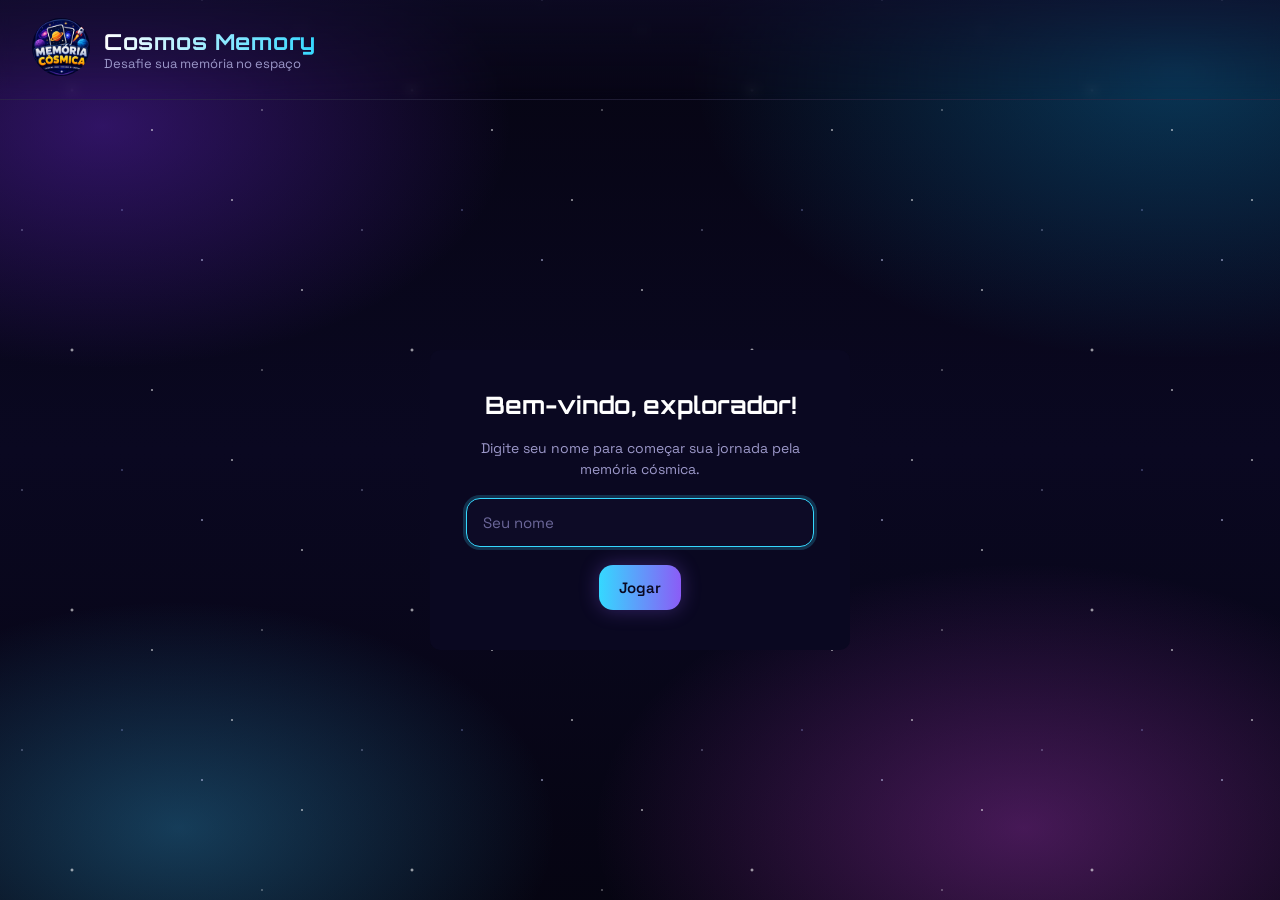
==== commit 6e2758a8: "melhorando o modal" ====
--- a/index.html
+++ b/index.html
@@ -10,7 +10,7 @@
 <body>
     <header class="site-header">
         <div class="logo-box">
-            <div class="logo-mark"><i class='bx bxs-rocket'></i></div>
+            <div class="logo-mark"><img src="img/logo.jpeg" alt="logo"></div>
             <div>
                 <h1>Cosmos Memory</h1>
                 <p>Desafie sua memória no espaço</p>
--- a/styles.css
+++ b/styles.css
@@ -112,18 +112,35 @@
 }
 
 @keyframes stars-twinkle {
-    0%, 100% { opacity: 0.55; }
-    50% { opacity: 1; }
+
+    0%,
+    100% {
+        opacity: 0.55;
+    }
+
+    50% {
+        opacity: 1;
+    }
 }
 
 @keyframes stars-drift {
-    from { background-position: 0 0; }
-    to { background-position: -340px 260px; }
+    from {
+        background-position: 0 0;
+    }
+
+    to {
+        background-position: -340px 260px;
+    }
 }
 
 @keyframes nebula-drift {
-    0% { transform: translate3d(0, 0, 0) scale(1); }
-    100% { transform: translate3d(-2%, 2%, 0) scale(1.05); }
+    0% {
+        transform: translate3d(0, 0, 0) scale(1);
+    }
+
+    100% {
+        transform: translate3d(-2%, 2%, 0) scale(1.05);
+    }
 }
 
 /* ============ Header ============ */
@@ -148,22 +165,24 @@
     gap: 14px;
 }
 
-.logo-mark {
-    width: 48px;
-    height: 48px;
-    display: grid;
-    place-items: center;
-    border-radius: 50%;
-    font-size: 22px;
-    color: #fff;
-    background: radial-gradient(circle at 30% 30%, var(--neon-blue), var(--neon-violet) 70%);
-    box-shadow: 0 0 18px #8b5cf6aa, 0 0 40px #35d8ff55;
-    animation: logo-float 4s ease-in-out infinite;
+
+
+.logo-mark img {
+    width: 58px;
+    height: 58px;
+    border-radius: 30px;
 }
 
 @keyframes logo-float {
-    0%, 100% { transform: translateY(0) rotate(0deg); }
-    50% { transform: translateY(-4px) rotate(6deg); }
+
+    0%,
+    100% {
+        transform: translateY(0) rotate(0deg);
+    }
+
+    50% {
+        transform: translateY(-4px) rotate(6deg);
+    }
 }
 
 .site-header h1 {
@@ -217,7 +236,13 @@
 }
 
 /* ============ Shared panel look ============ */
-.modal-card,
+.modal-card {
+    background-color: var(--bg-space);
+    align-items: center;
+    border-radius: 10px;
+
+}
+
 .info-card,
 .ranking-card,
 .board-panel,
@@ -383,7 +408,7 @@
     text-align: left;
 }
 
-.setup-modal-card > p {
+.setup-modal-card>p {
     color: var(--text-dim);
     font-size: 14px;
     line-height: 1.5;
@@ -408,7 +433,7 @@
     display: block;
     font-size: 11px;
     letter-spacing: 1px;
-    color: var(--text-dim);
+    color: var(--neon-gold);
     margin-bottom: 8px;
     font-family: var(--font-display);
 }
@@ -421,7 +446,6 @@
 .difficulty {
     padding: 9px 16px;
     border-radius: 999px;
-    border: 1px solid #ffffff26;
     background: transparent;
     color: var(--text-dim);
     font-family: var(--font-body);
@@ -431,22 +455,61 @@
     transition: all 0.2s ease;
 }
 
-.difficulty:hover {
+.difficulty[data-level="easy"] {
+    border: 1px solid rgb(48, 133, 8);
+}
+
+.difficulty[data-level="medium"] {
+    border: 1px solid rgb(199, 186, 5);
+}
+
+.difficulty[data-level="hard"] {
+    border: 1px solid rgb(190, 2, 2);
+}
+
+.difficulty[data-level="easy"]:hover {
     color: #fff;
-    border-color: var(--neon-blue);
-}
-
-.difficulty.active {
-    color: #0a0821;
-    background: linear-gradient(90deg, var(--neon-blue), var(--neon-violet));
+    border-color: rgb(68, 212, 1);
+    transition: 0.5s;
+}
+
+.difficulty[data-level="medium"]:hover {
+    color: #fff;
+    border-color: rgb(255, 238, 0);
+    transition: 0.5s;
+}
+
+.difficulty[data-level="hard"]:hover {
+    color: #fff;
+    border-color: rgb(255, 0, 0);
+    transition: 0.5s;
+}
+
+.difficulty[data-level="easy"].active {
+    color: #ffffff;
+    background: rgb(68, 212, 1);
     border-color: transparent;
-    box-shadow: 0 0 16px #8b5cf666;
+    box-shadow: 0 0 16px #69f65c66;
+}
+
+.difficulty[data-level="medium"].active {
+    color: #fff;
+    background: rgb(255, 238, 0);
+    border-color: transparent;
+    box-shadow: 0 0 16px #ffee0066;
+}
+
+.difficulty[data-level="hard"].active {
+    color: #fffcfc;
+    background: rgb(255, 0, 0);
+    border-color: transparent;
+    box-shadow: 0 0 16px #f65c5c66;
 }
 
 .timer-toggle-control {
     display: flex;
     flex-direction: column;
-    align-items: flex-end;
+    align-items: center;
 }
 
 .switch {
@@ -483,12 +546,12 @@
     transition: transform 0.2s ease;
 }
 
-.switch input:checked + .slider {
+.switch input:checked+.slider {
     background: linear-gradient(90deg, var(--neon-blue), var(--neon-violet));
     box-shadow: 0 0 12px #35d8ff77;
 }
 
-.switch input:checked + .slider::before {
+.switch input:checked+.slider::before {
     transform: translateX(20px);
 }
 
@@ -507,7 +570,7 @@
     gap: 4px;
 }
 
-.stats-strip > div {
+.stats-strip>div {
     padding: 10px 16px;
     background: var(--bg-panel);
     border: 1px solid #ffffff17;
@@ -621,13 +684,13 @@
     background:
         radial-gradient(circle at 30% 30%, #35d8ff26, transparent 60%),
         linear-gradient(145deg, #241f5c, #14113a);
-    border: 1px solid var(--border-glow);
+    border: 1px solid var(--neon-gold);
     box-shadow: inset 0 0 20px #8b5cf633;
 }
 
 .card-back::after {
     content: '\2726';
-    color: var(--neon-blue);
+    color: var(--neon-gold);
     font-size: clamp(16px, 3vw, 26px);
     opacity: 0.7;
     text-shadow: 0 0 12px #35d8ff99;
@@ -657,9 +720,17 @@
 }
 
 @keyframes card-pulse {
-    0% { box-shadow: 0 0 0px #39d98500; }
-    50% { box-shadow: 0 0 26px #39d985cc; }
-    100% { box-shadow: 0 0 0px #39d98500; }
+    0% {
+        box-shadow: 0 0 0px #39d98500;
+    }
+
+    50% {
+        box-shadow: 0 0 26px #39d985cc;
+    }
+
+    100% {
+        box-shadow: 0 0 0px #39d98500;
+    }
 }
 
 /* ============ Sidebar ============ */
@@ -812,8 +883,15 @@
 }
 
 @keyframes modal-pop {
-    from { transform: scale(0.92); opacity: 0; }
-    to { transform: scale(1); opacity: 1; }
+    from {
+        transform: scale(0.92);
+        opacity: 0;
+    }
+
+    to {
+        transform: scale(1);
+        opacity: 1;
+    }
 }
 
 .modal h3 {
@@ -851,7 +929,11 @@
 }
 
 .modal-header h3 {
-    color: #fff;
+    background: linear-gradient(90deg, var(--neon-blue), var(--neon-violet));
+    -webkit-background-clip: text;
+    background-clip: text;
+    color: transparent;
+    font-size: 22pt;
 }
 
 .modal-close {
@@ -964,4 +1046,4 @@
     .card-back::after {
         font-size: 16px;
     }
-}
+}
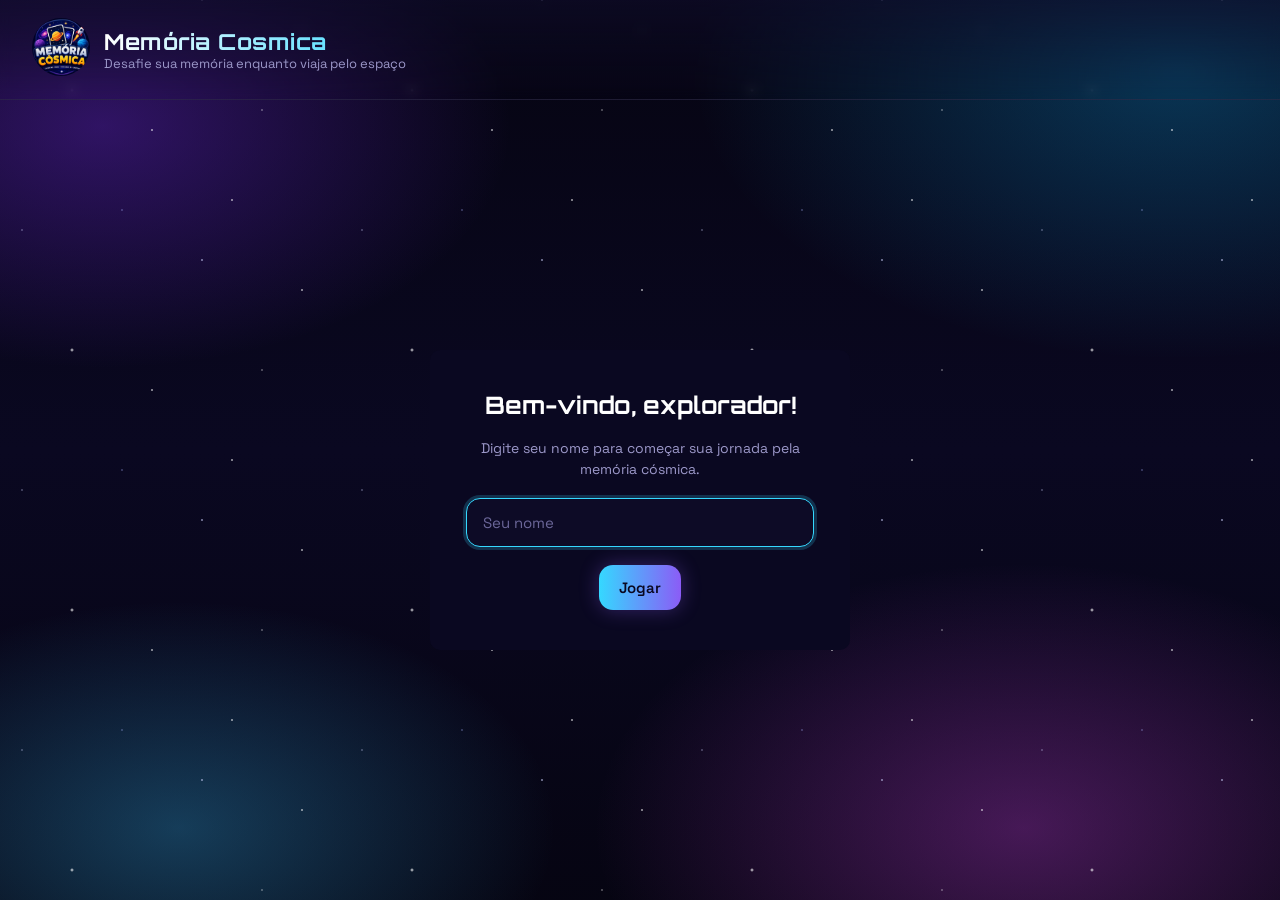
==== commit 0eaee210: "Implemented name on the cards" ====
--- a/index.html
+++ b/index.html
@@ -12,8 +12,8 @@
         <div class="logo-box">
             <div class="logo-mark"><img src="img/logo.jpeg" alt="logo"></div>
             <div>
-                <h1>Cosmos Memory</h1>
-                <p>Desafie sua memória no espaço</p>
+                <h1>Memória Cosmica</h1>
+                <p>Desafie sua memória enquanto viaja pelo espaço</p>
             </div>
         </div>
     </header>
--- a/styles.css
+++ b/styles.css
@@ -440,11 +440,12 @@
 
 .difficulty-buttons {
     display: flex;
+    flex-wrap: wrap;
     gap: 8px;
 }
 
 .difficulty {
-    padding: 9px 16px;
+    padding: 9px 14px;
     border-radius: 999px;
     background: transparent;
     color: var(--text-dim);
@@ -504,6 +505,45 @@
     background: rgb(255, 0, 0);
     border-color: transparent;
     box-shadow: 0 0 16px #f65c5c66;
+}
+
+.custom-settings {
+    display: flex;
+    flex-direction: column;
+    gap: 12px;
+    margin-bottom: 16px;
+    padding: 14px;
+    border-radius: 12px;
+    border: 1px solid #ffffff1f;
+    background: #ffffff0a;
+}
+
+.custom-field {
+    display: flex;
+    flex-direction: column;
+    gap: 6px;
+}
+
+.custom-field label {
+    font-size: 11px;
+    letter-spacing: 1px;
+    color: var(--text-dim);
+    font-family: var(--font-display);
+}
+
+.custom-field input {
+    padding: 9px 12px;
+    border-radius: 8px;
+    border: 1px solid #ffffff26;
+    background: #0a0821;
+    color: var(--text-main);
+    font-family: var(--font-body);
+    font-size: 14px;
+}
+
+.custom-field input:focus {
+    outline: none;
+    border-color: var(--neon-blue);
 }
 
 .timer-toggle-control {
@@ -677,6 +717,19 @@
     transform: rotateY(180deg);
     background: radial-gradient(circle at 35% 30%, #1c1747, #0d0b26);
     border: 1px solid #ffffff1f;
+    flex-direction: column;
+    gap: 4px;
+    display: flex;
+    text-align: center;
+    padding: 6px;
+}
+
+.card-name {
+    font-size: clamp(9px, 1.6vw, 13px);
+    font-weight: 600;
+    color: #f4f1ff;
+    text-shadow: 0 0 8px #8b5cf699;
+    line-height: 1.1;
 }
 
 .card-back {
@@ -697,8 +750,8 @@
 }
 
 .card-image {
-    width: 68%;
-    height: 68%;
+    width: 60%;
+    height: 55%;
     object-fit: contain;
     filter: drop-shadow(0 0 10px #8b5cf655);
 }
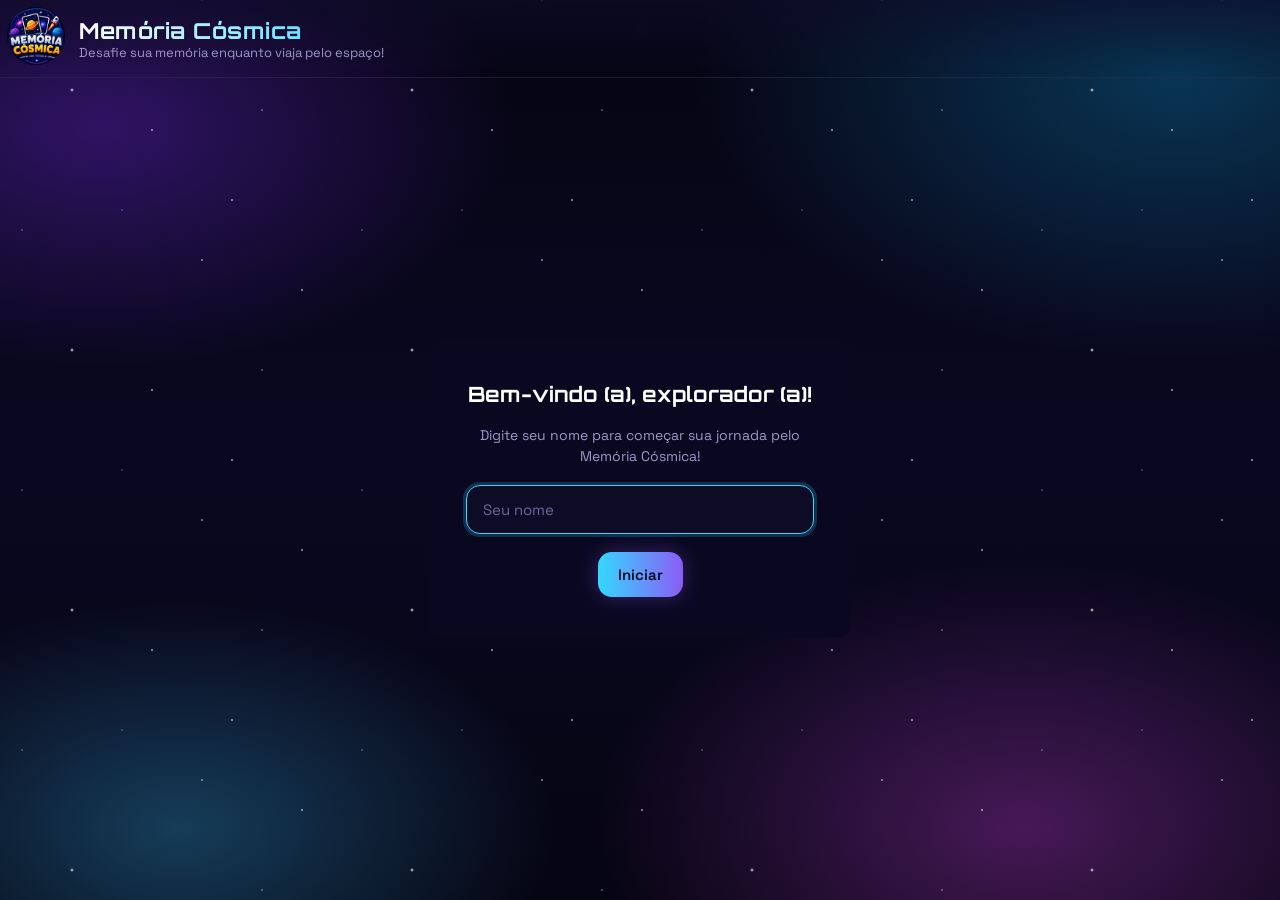
==== commit 861a7993: "melhorando modal de vitoria e derrota" ====
--- a/index.html
+++ b/index.html
@@ -12,18 +12,18 @@
         <div class="logo-box">
             <div class="logo-mark"><img src="img/logo.jpeg" alt="logo"></div>
             <div>
-                <h1>Memória Cosmica</h1>
-                <p>Desafie sua memória enquanto viaja pelo espaço</p>
+                <h1>Memória Cósmica</h1>
+                <p>Desafie sua memória enquanto viaja pelo espaço!</p>
             </div>
         </div>
     </header>
 
     <main class="register-shell">
         <div class="modal-card register-card">
-            <h2>Bem-vindo, explorador!</h2>
-            <p>Digite seu nome para começar sua jornada pela memória cósmica.</p>
+            <h2>Bem-vindo (a), explorador (a)!</h2>
+            <p>Digite seu nome para começar sua jornada pelo Memória Cósmica!</p>
             <input id="playerNameInput" type="text" maxlength="20" placeholder="Seu nome" autocomplete="off">
-            <button id="startGameButton" class="modal-button primary" type="button">Jogar</button>
+            <button id="startGameButton" class="modal-button primary" type="button">Iniciar</button>
         </div>
     </main>
 
--- a/styles.css
+++ b/styles.css
@@ -149,7 +149,7 @@
     align-items: center;
     justify-content: space-between;
     gap: 16px;
-    padding: 18px 32px;
+    padding: 7px;
     background: linear-gradient(180deg, #100d2c99, transparent);
     border-bottom: 1px solid #ffffff14;
     backdrop-filter: blur(6px);
@@ -275,7 +275,7 @@
 
 .register-card h2 {
     font-family: var(--font-display);
-    font-size: 24px;
+    font-size: 21px;
     color: #fff;
 }
 
@@ -649,7 +649,7 @@
 
 .combo-header {
     display: flex;
-    align-items: baseline;
+    align-items: start;
     justify-content: space-between;
 }
 
@@ -690,6 +690,7 @@
 .card-grid {
     display: grid;
     gap: 12px;
+    min-width: 750px;
 }
 
 .card {
